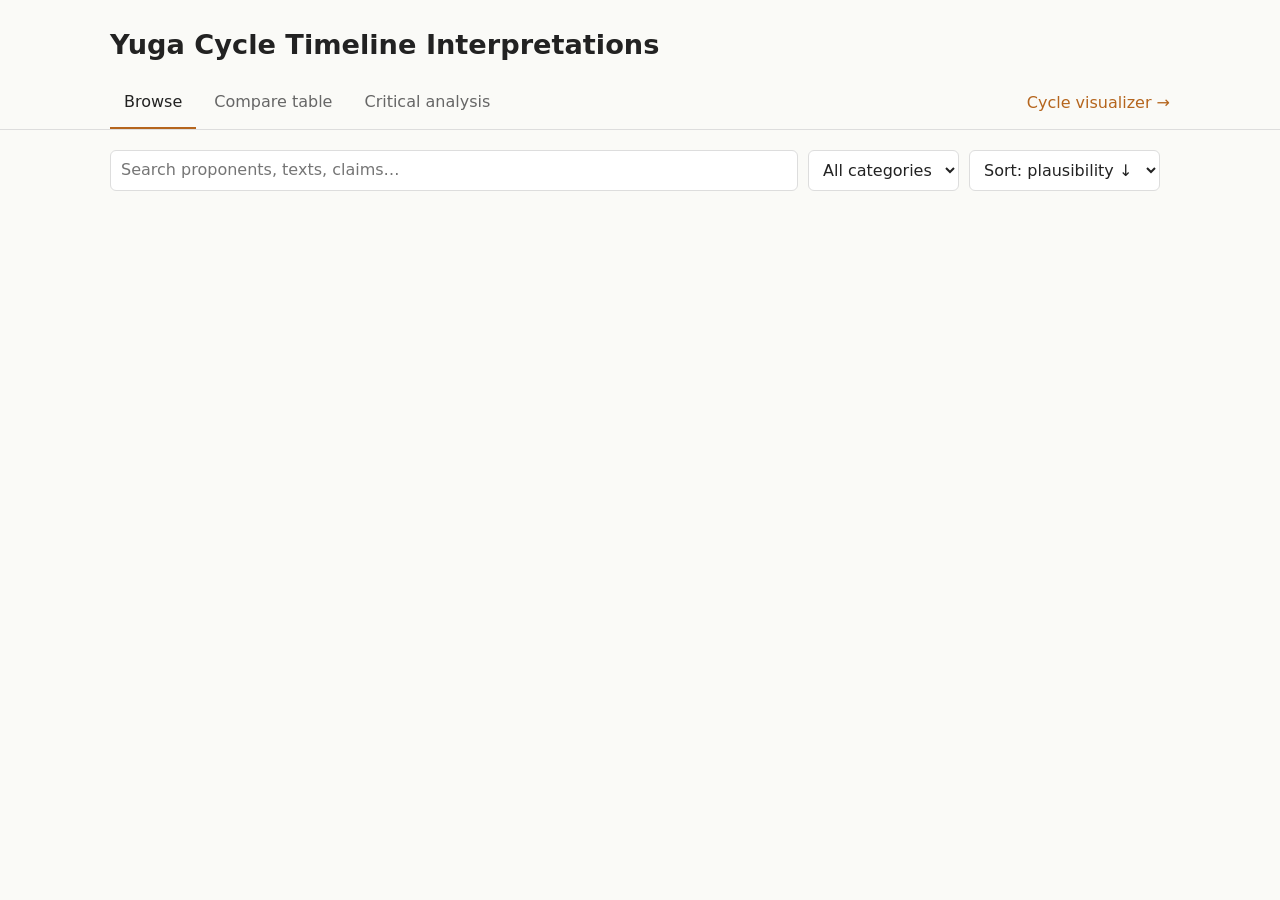
==== index.html @ 543e3381 "Add cycle visualizer visualizer.html shows the 15 distinct yuga cycle structures, each with a cycle " ====
<!doctype html>
<html lang="en">
<head>
<meta charset="utf-8">
<meta name="viewport" content="width=device-width, initial-scale=1">
<title>Yuga Cycle Interpretations</title>
<style>
  :root { --bg:#fafaf7; --fg:#222; --muted:#666; --line:#ddd; --accent:#b5651d; --card:#fff; }
  @media (prefers-color-scheme: dark) { :root { --bg:#16161a; --fg:#e8e8e8; --muted:#9a9a9a; --line:#333; --accent:#e0a060; --card:#1f1f24; } }
  * { box-sizing:border-box; }
  body { margin:0; font:16px/1.55 system-ui, -apple-system, Segoe UI, sans-serif; background:var(--bg); color:var(--fg); }
  header { padding:24px 20px 8px; max-width:1100px; margin:auto; }
  h1 { margin:0 0 4px; font-size:1.7rem; }
  .sub { color:var(--muted); margin:0; }
  nav { position:sticky; top:0; background:var(--bg); border-bottom:1px solid var(--line); z-index:5; }
  nav .in { max-width:1100px; margin:auto; display:flex; gap:4px; padding:0 20px; }
  nav button { background:none; border:0; padding:12px 14px; cursor:pointer; color:var(--muted); font:inherit; border-bottom:2px solid transparent; }
  nav button.on { color:var(--fg); border-color:var(--accent); }
  main { max-width:1100px; margin:auto; padding:20px; }
  section { display:none; } section.on { display:block; }
  .controls { display:flex; flex-wrap:wrap; gap:10px; margin-bottom:16px; }
  input, select { font:inherit; padding:7px 10px; border:1px solid var(--line); border-radius:6px; background:var(--card); color:var(--fg); }
  input { flex:1; min-width:200px; }
  .count { color:var(--muted); align-self:center; font-size:.9rem; }
  .card { background:var(--card); border:1px solid var(--line); border-radius:8px; margin-bottom:10px; }
  .card > summary { padding:12px 16px; cursor:pointer; display:flex; gap:10px; align-items:center; list-style:none; }
  .card > summary::-webkit-details-marker { display:none; }
  .card > summary .t { font-weight:600; flex:1; }
  .tag { font-size:.75rem; padding:2px 8px; border-radius:10px; border:1px solid var(--line); color:var(--muted); white-space:nowrap; }
  .score { font-weight:700; font-variant-numeric:tabular-nums; min-width:46px; text-align:right; }
  .body { padding:0 16px 16px; border-top:1px solid var(--line); }
  .grid { display:grid; grid-template-columns:repeat(auto-fit,minmax(180px,1fr)); gap:8px 16px; margin:12px 0; font-size:.92rem; }
  .grid b { display:block; color:var(--muted); font-weight:500; font-size:.78rem; text-transform:uppercase; letter-spacing:.03em; }
  .body h4 { margin:14px 0 4px; font-size:.85rem; text-transform:uppercase; color:var(--muted); letter-spacing:.03em; }
  .body ul { margin:0; padding-left:20px; }
  .bar { height:6px; background:var(--line); border-radius:3px; overflow:hidden; width:80px; }
  .bar i { display:block; height:100%; background:var(--accent); }
  table { border-collapse:collapse; width:100%; font-size:.9rem; }
  th, td { text-align:left; padding:7px 8px; border-bottom:1px solid var(--line); vertical-align:top; }
  th { cursor:pointer; user-select:none; position:sticky; top:45px; background:var(--bg); }
  .tablewrap { overflow-x:auto; }
  .md { max-width:820px; }
  .md table { margin:12px 0; }
  .md h1,.md h2,.md h3 { margin-top:1.4em; }
  details.crit { margin:10px 0; }
  details.crit > summary { cursor:pointer; font-weight:600; padding:8px 0; }
  .note { color:var(--muted); font-size:.9rem; }
  a { color:var(--accent); }
</style>
</head>
<body>
<header>
  <h1>Yuga Cycle Timeline Interpretations</h1>
  <p class="sub" id="meta"></p>
</header>
<nav><div class="in">
  <button data-tab="browse" class="on">Browse</button>
  <button data-tab="compare">Compare table</button>
  <button data-tab="analysis">Critical analysis</button>
  <a href="visualizer.html" style="margin-left:auto;align-self:center;text-decoration:none">Cycle visualizer →</a>
</div></nav>
<main>
  <section id="browse" class="on">
    <div class="controls">
      <input id="q" placeholder="Search proponents, texts, claims…">
      <select id="cat"><option value="">All categories</option></select>
      <select id="sort">
        <option value="plaus">Sort: plausibility ↓</option>
        <option value="title">Sort: title</option>
        <option value="cat">Sort: category</option>
      </select>
      <span class="count" id="count"></span>
    </div>
    <div id="list"></div>
  </section>
  <section id="compare">
    <p class="note">Click a column header to sort. Click a row to open it in Browse.</p>
    <div class="tablewrap"><table id="tbl"></table></div>
  </section>
  <section id="analysis">
    <div class="md" id="verdict"></div>
    <h2>Expert critiques by lens</h2>
    <div id="crits" class="md"></div>
  </section>
</main>
<script src="data.js"></script>
<script>
const D = window.YUGA, R = D.research;
const $ = s => document.querySelector(s);
const esc = s => String(s ?? '').replace(/[&<>"]/g, c => ({'&':'&amp;','<':'&lt;','>':'&gt;','"':'&quot;'}[c]));
const li = a => (a||[]).length ? '<ul>' + a.map(x => `<li>${linkify(esc(x))}</li>`).join('') + '</ul>' : '<p class="note">—</p>';
const linkify = s => s.replace(/(https?:\/\/[^\s)]+)/g, '<a href="$1" target="_blank" rel="noopener">$1</a>');

$('#meta').textContent = `${R.length} interpretations researched by parallel AI agents · compiled ${D.generated}. AI-generated research — verify important claims against the cited sources.`;

// tabs
document.querySelectorAll('nav button').forEach(b => b.onclick = () => show(b.dataset.tab));
function show(t) {
  document.querySelectorAll('nav button').forEach(x => x.classList.toggle('on', x.dataset.tab === t));
  document.querySelectorAll('section').forEach(x => x.classList.toggle('on', x.id === t));
}

// browse
[...new Set(R.map(r => r.category))].sort().forEach(c => $('#cat').insertAdjacentHTML('beforeend', `<option>${esc(c)}</option>`));
function card(r) {
  const d = r.durations || {};
  return `<details class="card" id="c-${esc(r.id)}">
    <summary><span class="t">${esc(r.title)}</span>${r.verification && r.verification !== 'Verified from sources' ? `<span class="tag" title="verification level">⚠ ${esc(r.verification)}</span>` : ''}<span class="tag">${esc(r.category)}</span>
      <span class="bar" title="plausibility"><i style="width:${r.plausibility*10}%"></i></span><span class="score">${r.plausibility}/10</span></summary>
    <div class="body">
      <p>${esc(r.summary)}</p>
      <div class="grid">
        <div><b>Full cycle</b>${esc(r.totalCycleYears)}</div>
        <div><b>Satya</b>${esc(d.satya)}</div><div><b>Treta</b>${esc(d.treta)}</div>
        <div><b>Dvapara</b>${esc(d.dvapara)}</div><div><b>Kali</b>${esc(d.kali)}</div>
        <div><b>Kali start</b>${esc(r.kaliStart)}</div><div><b>Kali end</b>${esc(r.kaliEnd)}</div>
        <div><b>Where we are now</b>${esc(r.currentPosition)}</div>
        <div><b>Originated</b>${esc(r.period)}</div>
        <div><b>Proponents</b>${esc((r.proponents||[]).join(', '))}</div>
      </div>
      <h4>Primary sources</h4>${li(r.primarySources)}
      <h4>Key claims</h4>${li(r.keyClaims)}
      <h4>Evidence offered</h4>${li(r.evidence)}
      <h4>Criticisms</h4>${li(r.criticisms)}
      <h4>Plausibility rationale</h4><p>${esc(r.plausibilityReason)}</p>
      <h4>References</h4>${li(r.references)}
    </div></details>`;
}
function renderList() {
  const q = $('#q').value.toLowerCase(), c = $('#cat').value, s = $('#sort').value;
  let rows = R.filter(r => (!c || r.category === c) && (!q || JSON.stringify(r).toLowerCase().includes(q)));
  rows.sort(s === 'title' ? (a,b) => a.title.localeCompare(b.title)
          : s === 'cat' ? (a,b) => a.category.localeCompare(b.category) || b.plausibility - a.plausibility
          : (a,b) => b.plausibility - a.plausibility);
  $('#list').innerHTML = rows.map(card).join('');
  $('#count').textContent = `${rows.length} shown`;
}
['q','cat','sort'].forEach(id => $('#'+id).addEventListener('input', renderList));
renderList();

// compare table
const COLS = [['title','Interpretation'],['category','Category'],['totalCycleYears','Full cycle'],['kali','Kali length'],
              ['kaliStart','Kali start'],['kaliEnd','Kali end'],['currentPosition','Now (2026)'],['plausibility','Plaus.']];
let sortKey = 'plausibility', asc = false;
const val = (r,k) => k === 'kali' ? (r.durations||{}).kali : r[k];
function renderTable() {
  const rows = [...R].sort((a,b) => { const x = val(a,sortKey), y = val(b,sortKey);
    const c = typeof x === 'number' ? x - y : String(x).localeCompare(String(y)); return asc ? c : -c; });
  $('#tbl').innerHTML = '<thead><tr>' + COLS.map(([k,l]) => `<th data-k="${k}">${l}${k===sortKey?(asc?' ▲':' ▼'):''}</th>`).join('') + '</tr></thead><tbody>' +
    rows.map(r => `<tr data-id="${esc(r.id)}" style="cursor:pointer">` + COLS.map(([k]) => `<td>${esc(val(r,k))}</td>`).join('') + '</tr>').join('') + '</tbody>';
  $('#tbl').querySelectorAll('th').forEach(th => th.onclick = () => { asc = sortKey === th.dataset.k ? !asc : false; sortKey = th.dataset.k; renderTable(); });
  $('#tbl').querySelectorAll('tbody tr').forEach(tr => tr.onclick = () => {
    show('browse'); $('#q').value = ''; $('#cat').value = ''; renderList();
    const el = document.getElementById('c-' + tr.dataset.id); el.open = true; el.scrollIntoView({behavior:'smooth'});
  });
}
renderTable();

// deep link: index.html#<id> opens that entry
function openHash() { const id = decodeURIComponent(location.hash.slice(1)); const el = id && document.getElementById('c-' + id);
  if (el) { show('browse'); el.open = true; el.scrollIntoView(); } }
window.addEventListener('hashchange', openHash); openHash();

// tiny markdown renderer (headings, bold/italic, lists, tables, paragraphs)
function md(src) {
  const inl = s => esc(s).replace(/\*\*(.+?)\*\*/g,'<strong>$1</strong>').replace(/(^|[^*])\*([^*]+)\*/g,'$1<em>$2</em>').replace(/`([^`]+)`/g,'<code>$1</code>');
  const L = src.split('\n'); let out = '', i = 0;
  while (i < L.length) {
    let l = L[i];
    if (/^#{1,6}\s/.test(l)) { const n = l.match(/^#+/)[0].length; out += `<h${n+1}>${inl(l.replace(/^#+\s*/,''))}</h${n+1}>`; i++; }
    else if (/^\s*\|/.test(l)) { const rows = []; while (i < L.length && /^\s*\|/.test(L[i])) rows.push(L[i++]);
      const cells = r => r.trim().replace(/^\||\|$/g,'').split('|').map(c => c.trim());
      out += '<table><thead><tr>' + cells(rows[0]).map(c => `<th>${inl(c)}</th>`).join('') + '</tr></thead><tbody>' +
        rows.slice(2).map(r => '<tr>' + cells(r).map(c => `<td>${inl(c)}</td>`).join('') + '</tr>').join('') + '</tbody></table>'; }
    else if (/^\s*([-*]|\d+\.)\s/.test(l)) { const ord = /^\s*\d+\./.test(l); const items = [];
      while (i < L.length && /^\s*([-*]|\d+\.)\s/.test(L[i])) items.push(L[i++].replace(/^\s*([-*]|\d+\.)\s/,''));
      out += (ord?'<ol>':'<ul>') + items.map(x => `<li>${inl(x)}</li>`).join('') + (ord?'</ol>':'</ul>'); }
    else if (/^---+\s*$/.test(l)) { out += '<hr>'; i++; }
    else if (!l.trim()) i++;
    else { const p = []; while (i < L.length && L[i].trim() && !/^(#|\s*\||\s*[-*]\s|\s*\d+\.\s|---)/.test(L[i])) p.push(L[i++]); out += `<p>${inl(p.join(' '))}</p>`; }
  }
  return out;
}
$('#verdict').innerHTML = md(D.verdict || '_No verdict._') + (D.addendum ? '<hr>' + md(D.addendum) : '');
const LENS = ['Textual & historical lens','Astronomical lens','Empirical / scientific lens'];
$('#crits').innerHTML = (D.critiques||[]).map((c,i) => `<details class="crit"><summary>${LENS[i] || 'Critique '+(i+1)}</summary>${md(c)}</details>`).join('');
</script>
</body>
</html>
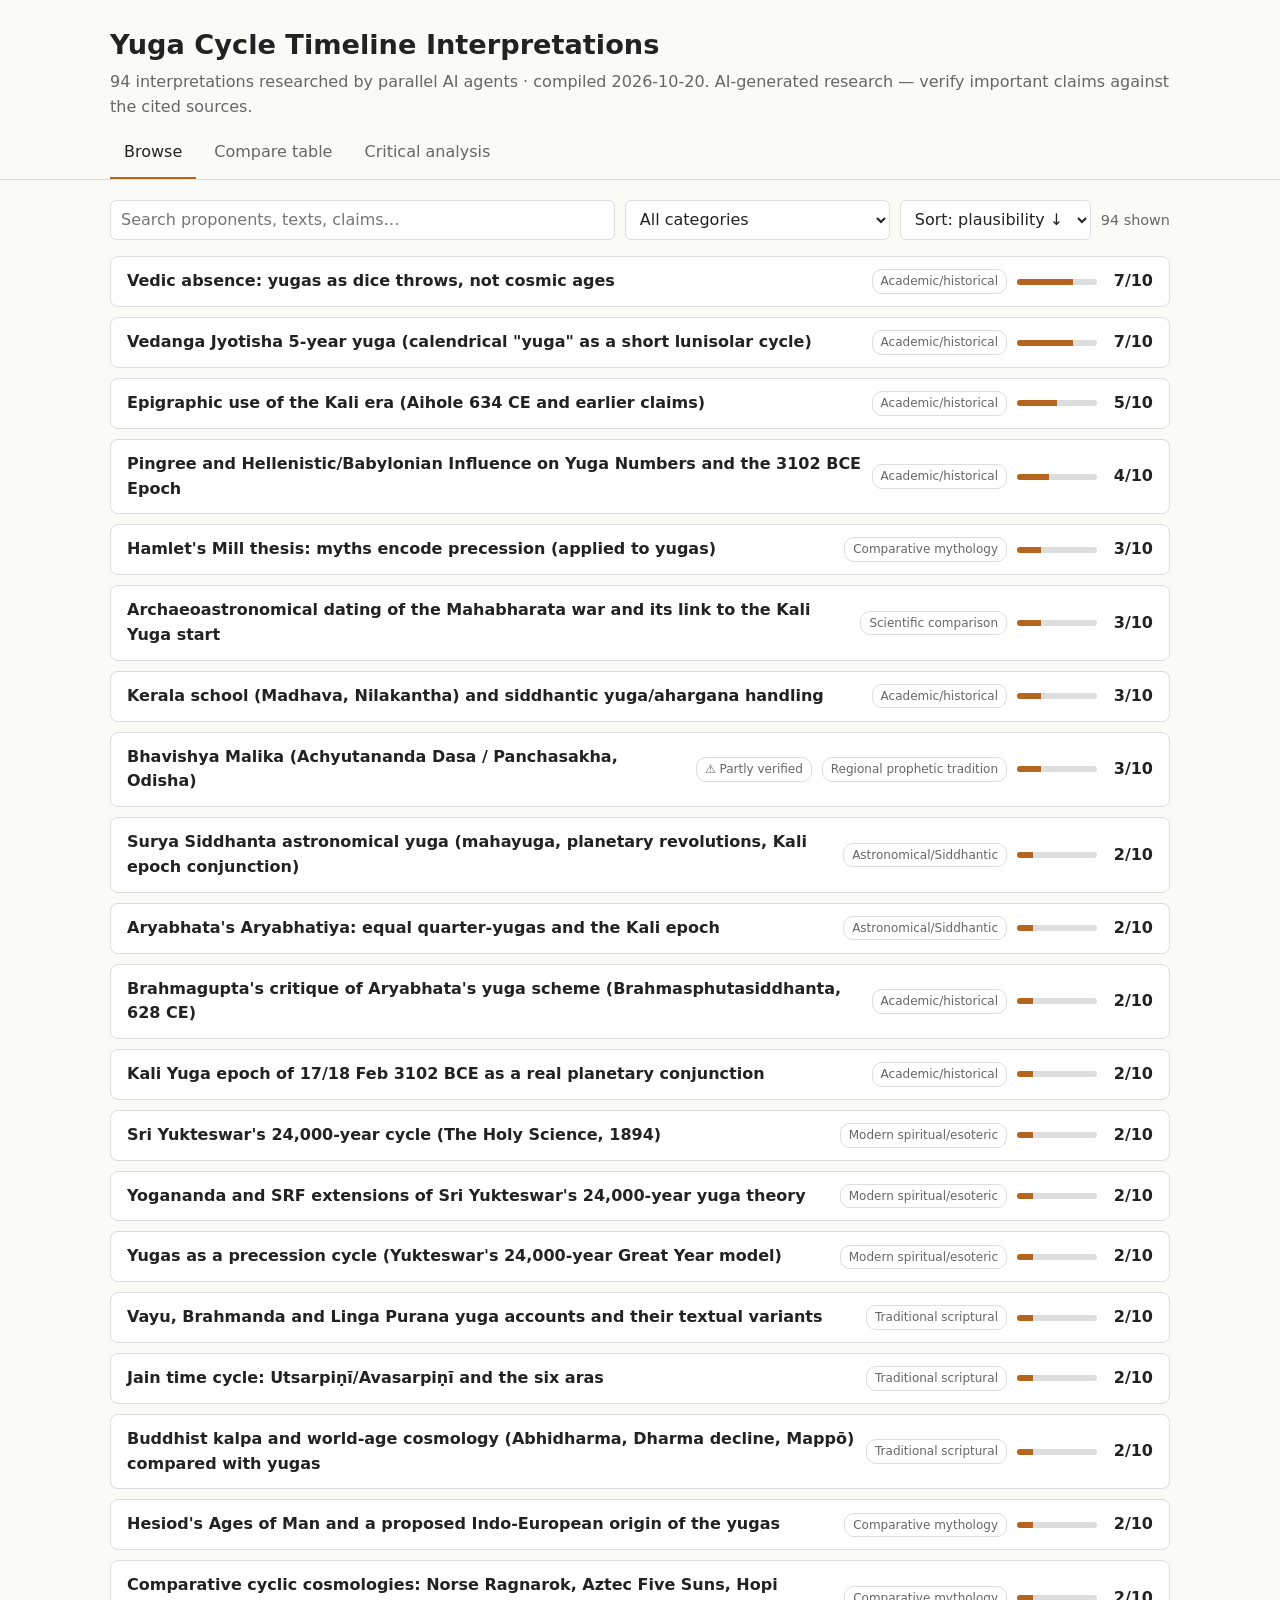
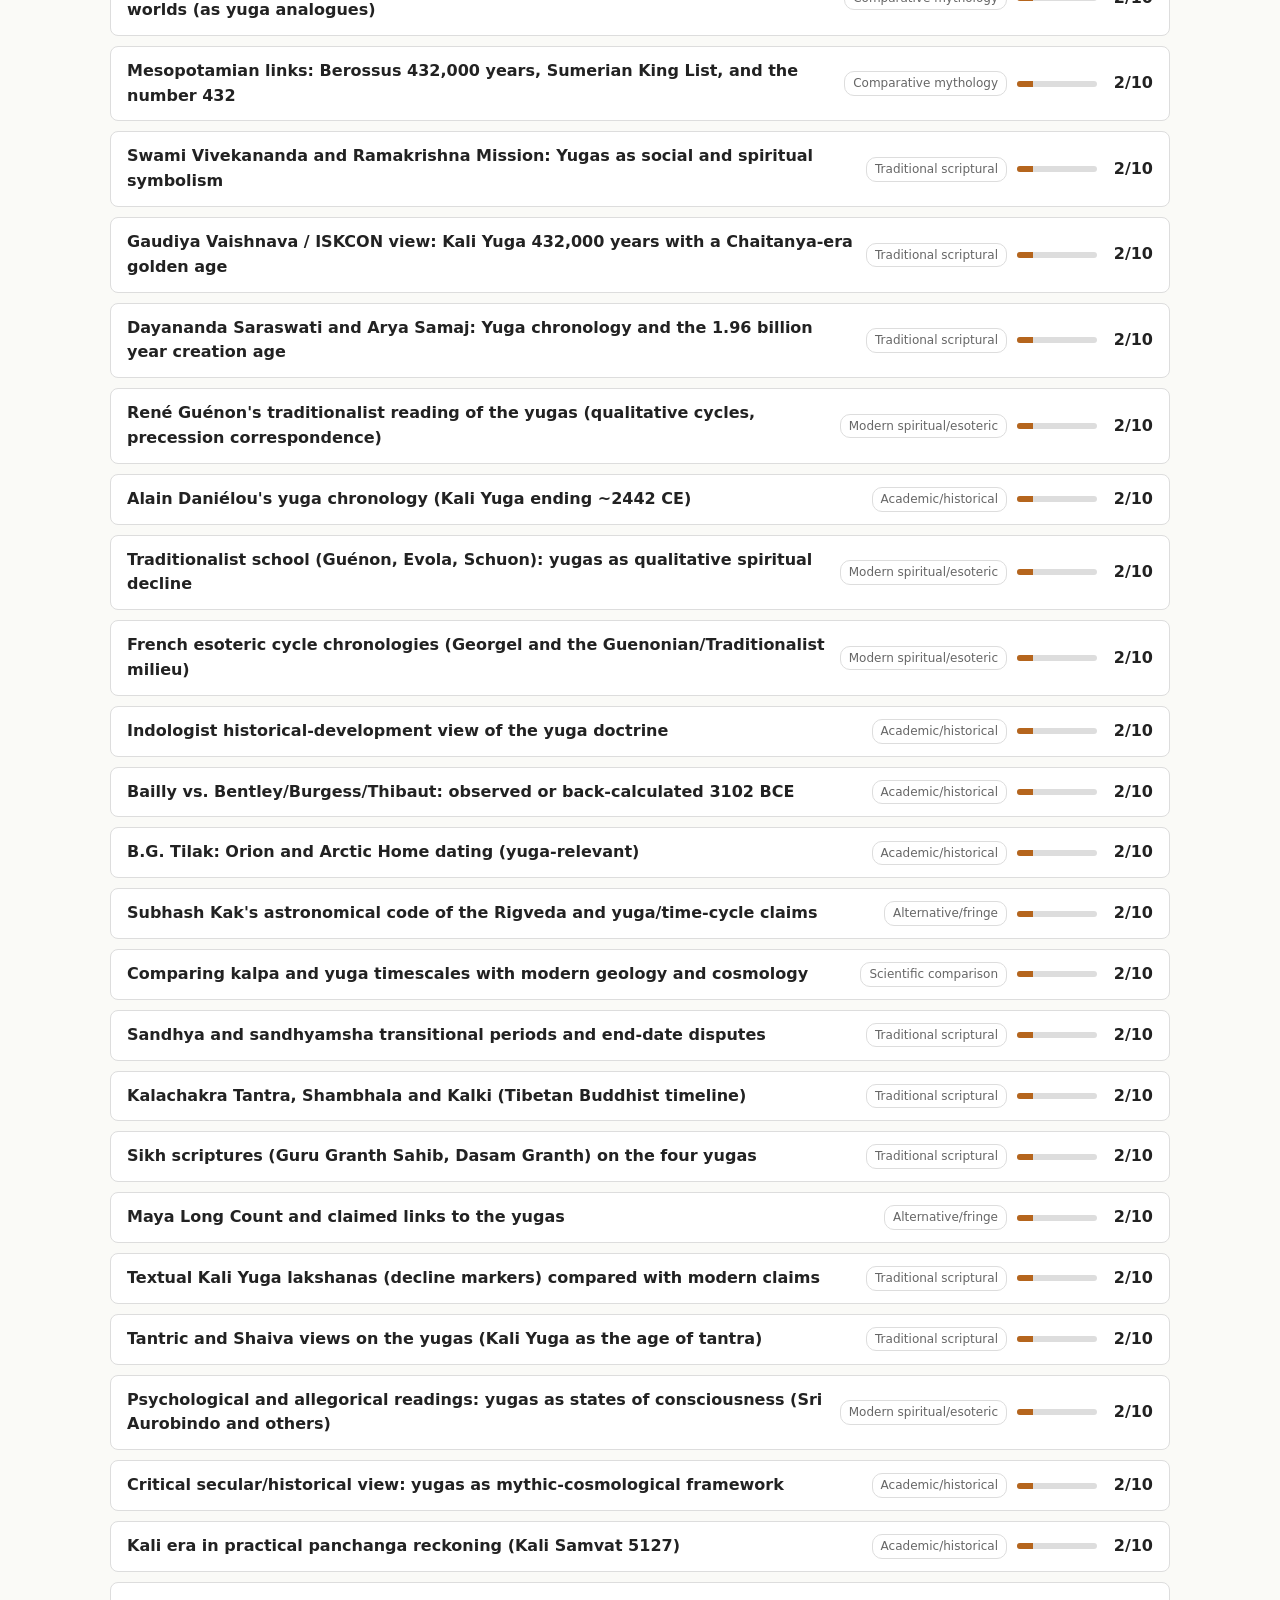
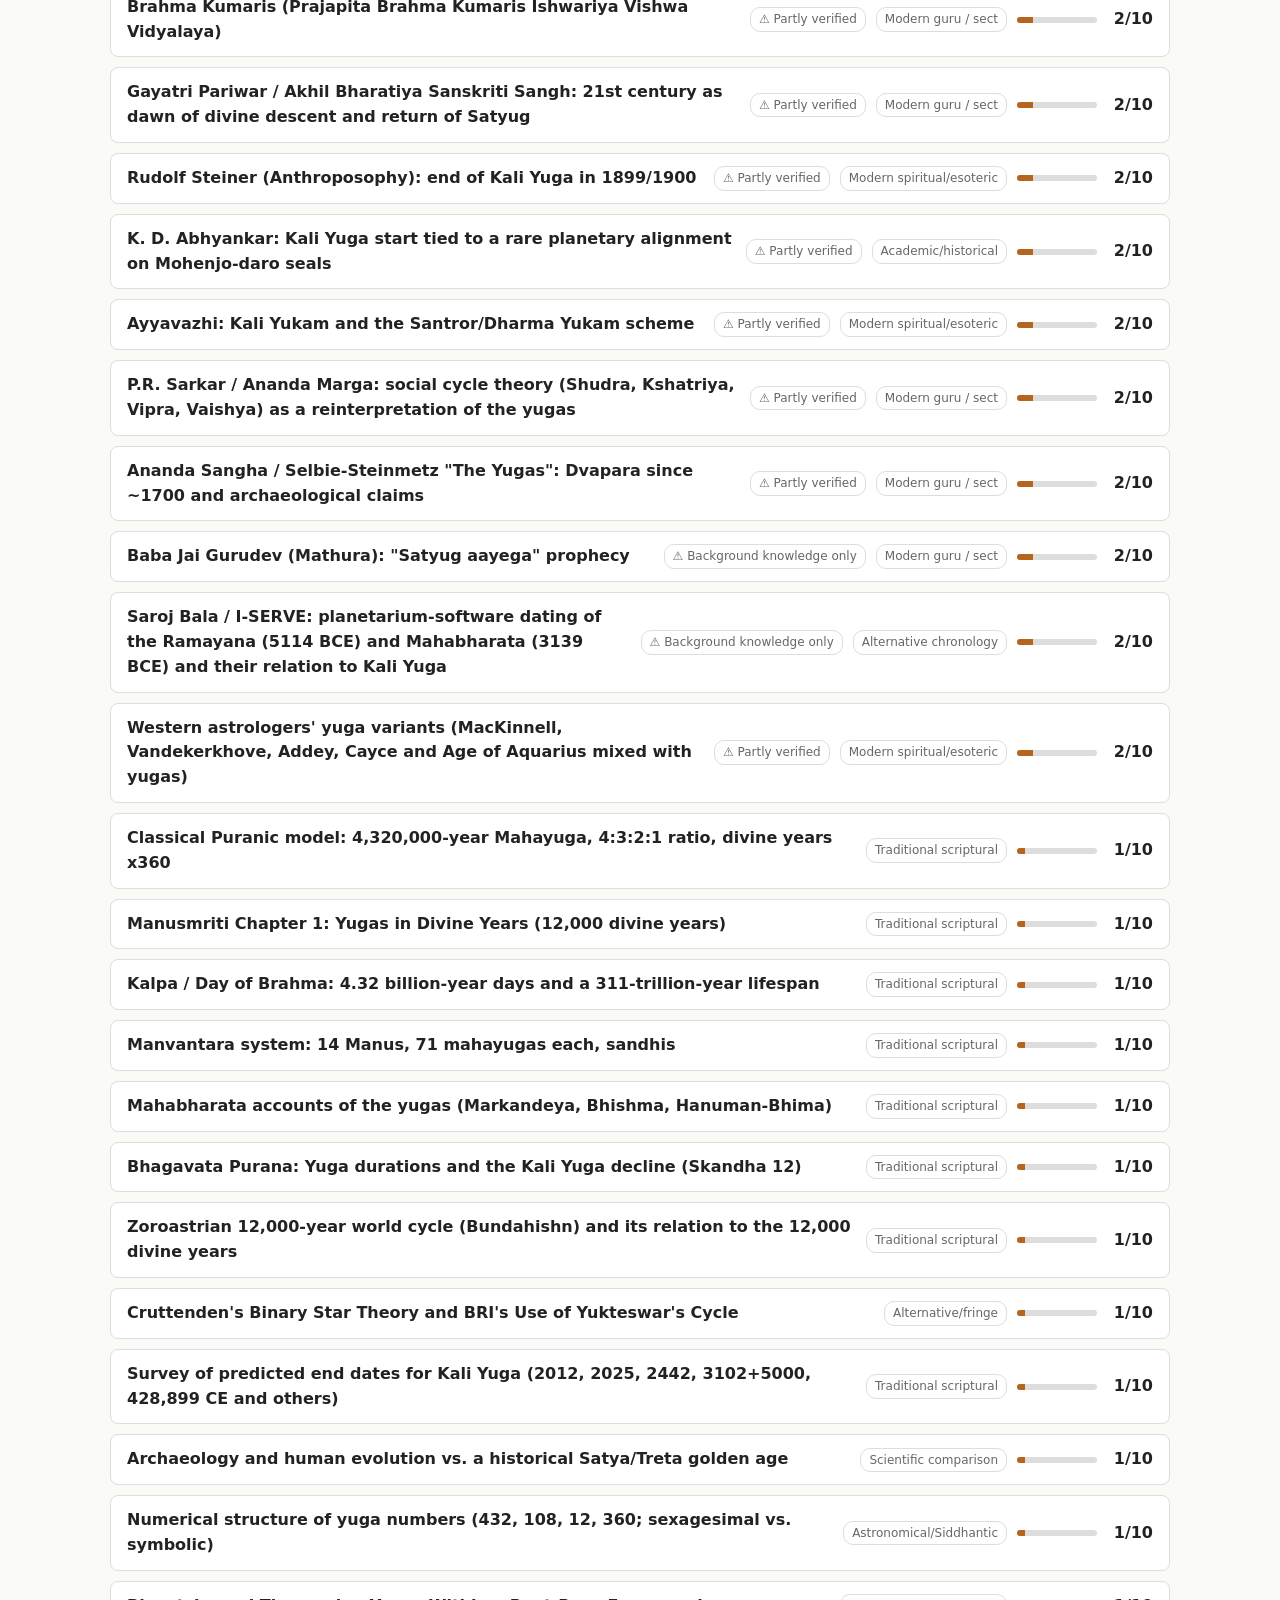
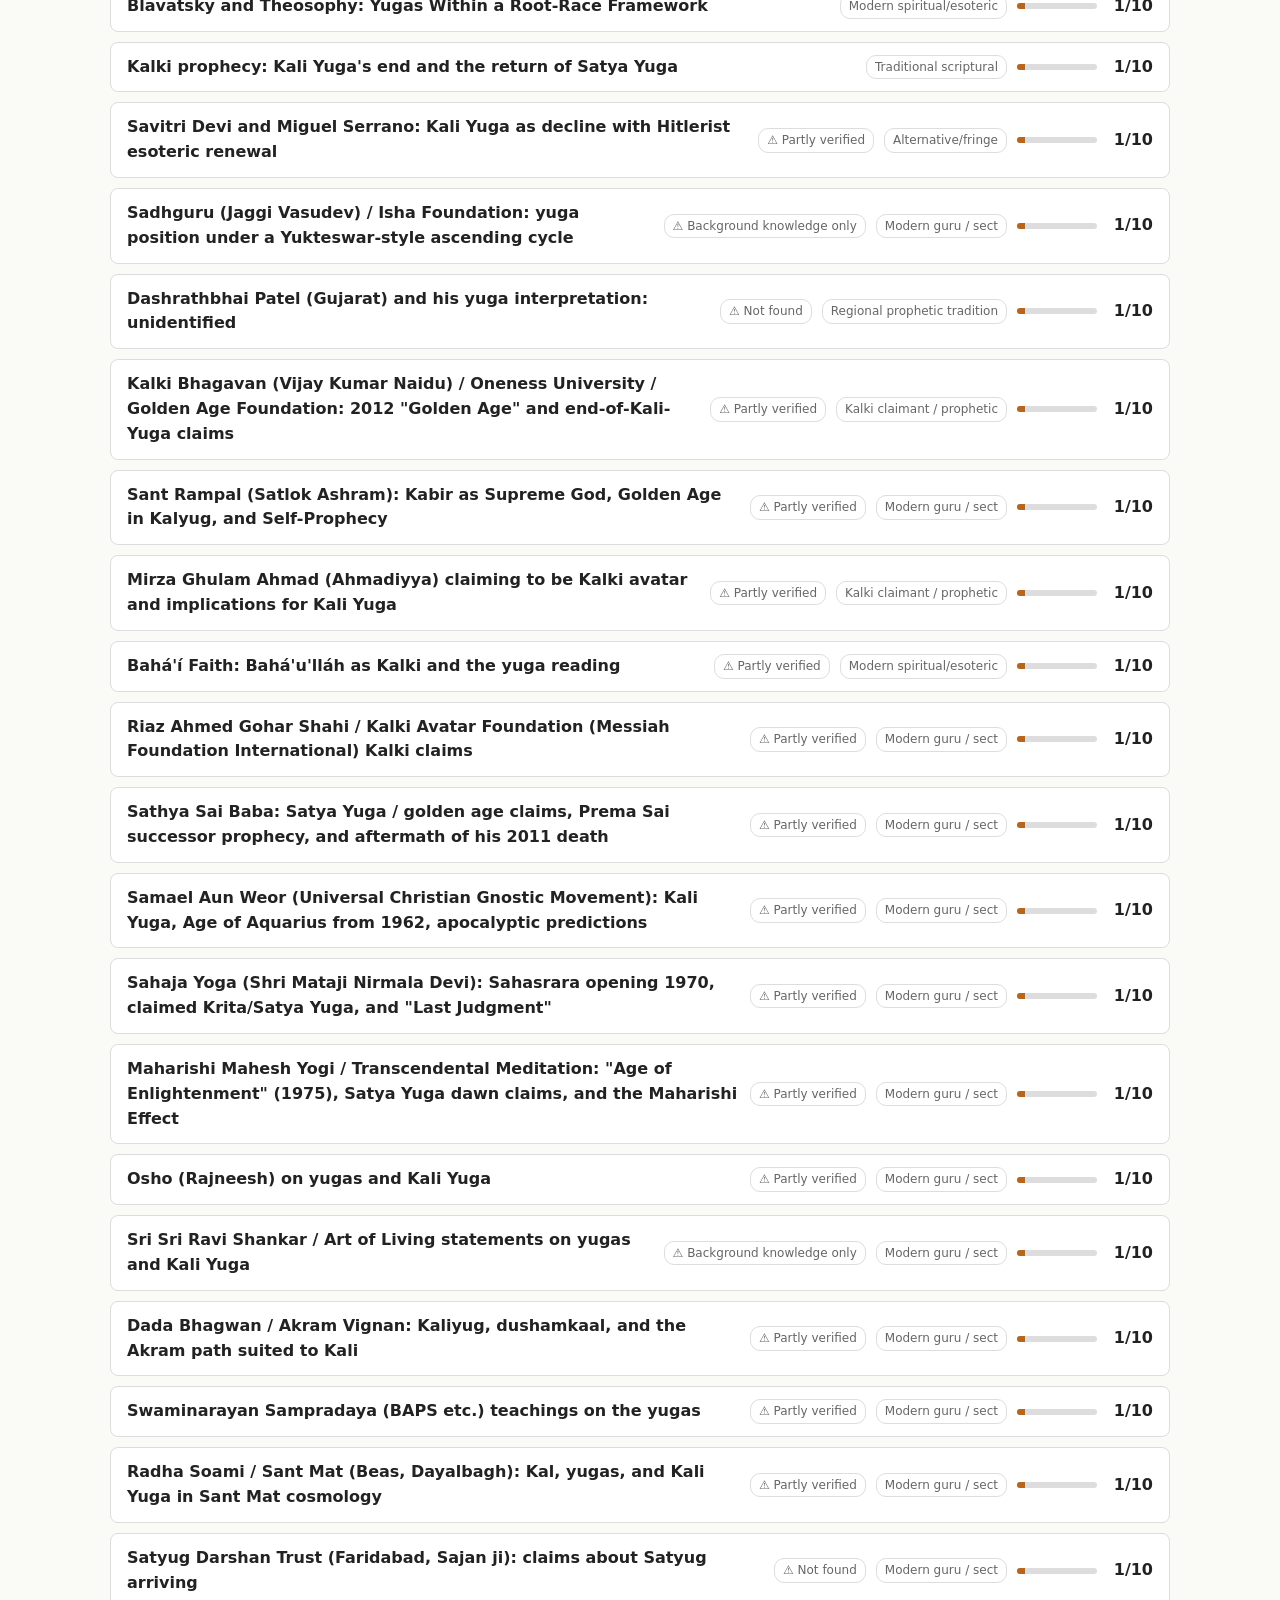
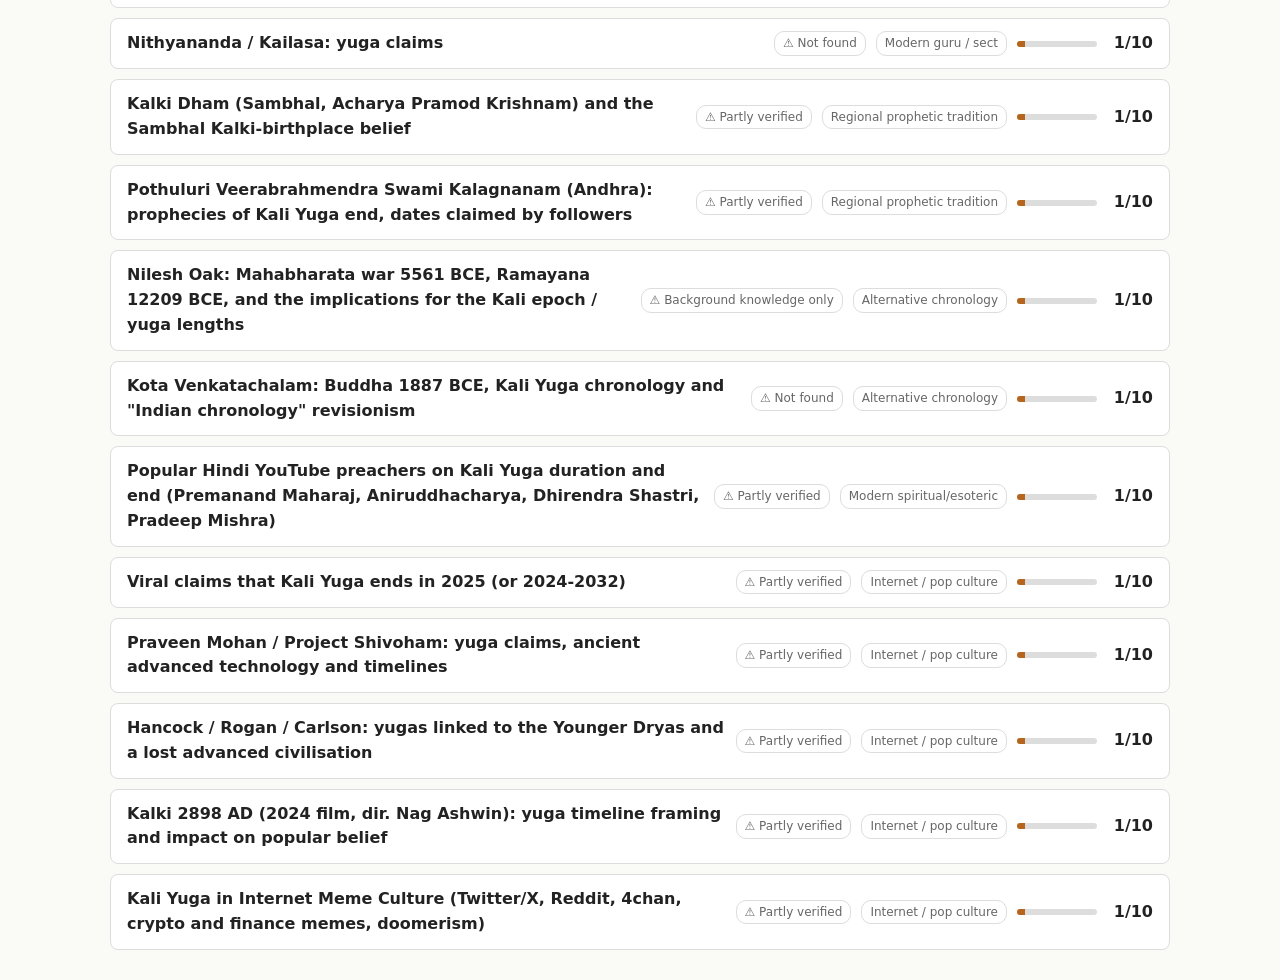
==== commit b6c2efa9: "Add Yuga interpretations research site 94 interpretations researched by parallel agents (data.js), w" ====
--- a/index.html
+++ b/index.html
@@ -57,7 +57,6 @@
   <button data-tab="browse" class="on">Browse</button>
   <button data-tab="compare">Compare table</button>
   <button data-tab="analysis">Critical analysis</button>
-  <a href="visualizer.html" style="margin-left:auto;align-self:center;text-decoration:none">Cycle visualizer →</a>
 </div></nav>
 <main>
   <section id="browse" class="on">
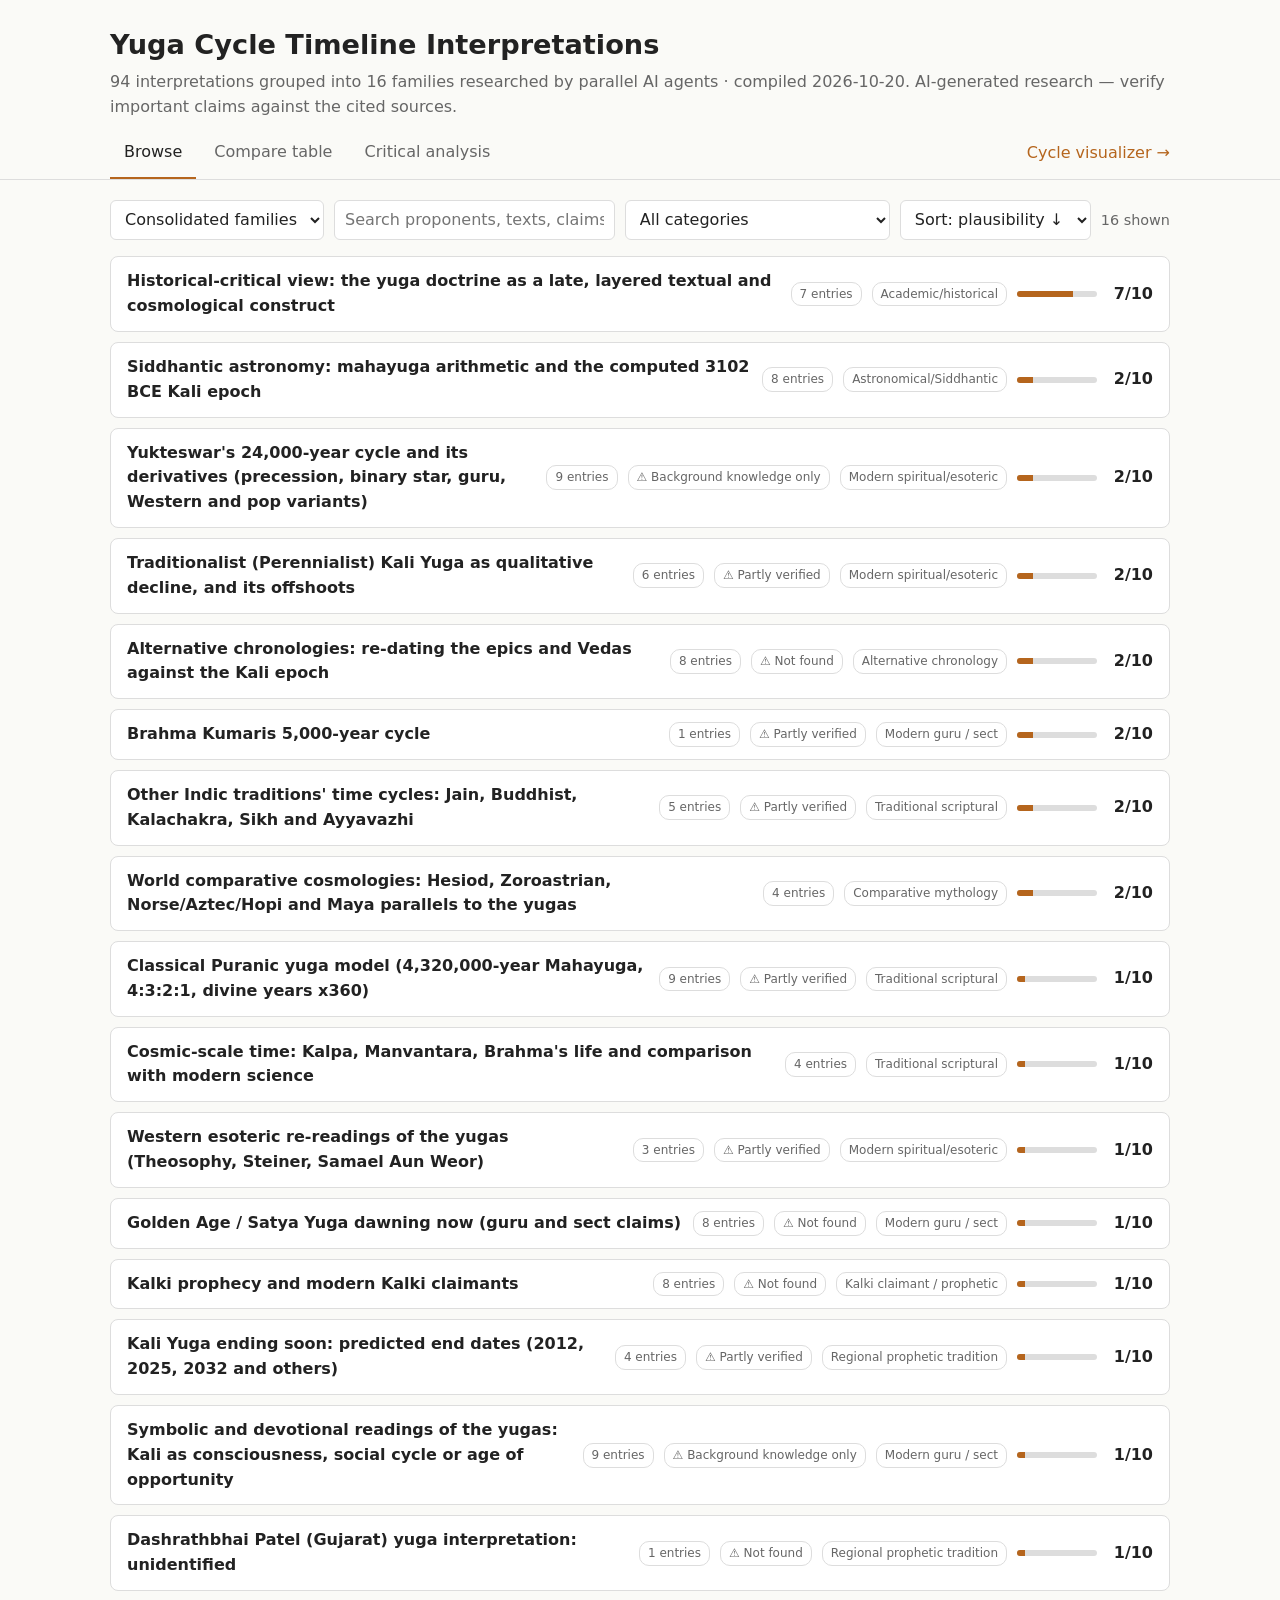
==== commit cf98dcda: "Consolidate interpretations into 16 families Group the 94 raw entries into 16 interpretation familie" ====
--- a/index.html
+++ b/index.html
@@ -57,10 +57,15 @@
   <button data-tab="browse" class="on">Browse</button>
   <button data-tab="compare">Compare table</button>
   <button data-tab="analysis">Critical analysis</button>
+  <a href="visualizer.html" style="margin-left:auto;align-self:center;text-decoration:none">Cycle visualizer →</a>
 </div></nav>
 <main>
   <section id="browse" class="on">
     <div class="controls">
+      <select id="view">
+        <option value="fam">Consolidated families</option>
+        <option value="raw">All raw entries</option>
+      </select>
       <input id="q" placeholder="Search proponents, texts, claims…">
       <select id="cat"><option value="">All categories</option></select>
       <select id="sort">
@@ -84,13 +89,14 @@
 </main>
 <script src="data.js"></script>
 <script>
-const D = window.YUGA, R = D.research;
+const D = window.YUGA, R = D.research, F = D.families || [], TAGS = D.criticismTags || {};
+const src = () => (F.length && $('#view').value === 'fam') ? F : R;
 const $ = s => document.querySelector(s);
 const esc = s => String(s ?? '').replace(/[&<>"]/g, c => ({'&':'&amp;','<':'&lt;','>':'&gt;','"':'&quot;'}[c]));
 const li = a => (a||[]).length ? '<ul>' + a.map(x => `<li>${linkify(esc(x))}</li>`).join('') + '</ul>' : '<p class="note">—</p>';
 const linkify = s => s.replace(/(https?:\/\/[^\s)]+)/g, '<a href="$1" target="_blank" rel="noopener">$1</a>');
 
-$('#meta').textContent = `${R.length} interpretations researched by parallel AI agents · compiled ${D.generated}. AI-generated research — verify important claims against the cited sources.`;
+$('#meta').textContent = `${R.length} interpretations${F.length ? ` grouped into ${F.length} families` : ''} researched by parallel AI agents · compiled ${D.generated}. AI-generated research — verify important claims against the cited sources.`;
 
 // tabs
 document.querySelectorAll('nav button').forEach(b => b.onclick = () => show(b.dataset.tab));
@@ -125,16 +131,43 @@
       <h4>References</h4>${li(r.references)}
     </div></details>`;
 }
+if (!F.length) $('#view').style.display = 'none';
+function familyCard(f) {
+  const d = f.durations || {};
+  return `<details class="card" id="c-${esc(f.id)}">
+    <summary><span class="t">${esc(f.title)}</span><span class="tag">${f.members.length} entries</span>${f.verification && !/Verified|Web-checked/.test(f.verification) ? `<span class="tag">⚠ ${esc(f.verification)}</span>` : ''}<span class="tag">${esc(f.category)}</span>
+      <span class="bar" title="plausibility"><i style="width:${f.plausibility*10}%"></i></span><span class="score" title="member range ${esc(f.plausibilityRange)}">${f.plausibility}/10</span></summary>
+    <div class="body">
+      <p>${esc(f.summary)}</p>
+      <div class="grid">
+        <div><b>Full cycle</b>${esc(f.totalCycleYears)}</div>
+        <div><b>Satya</b>${esc(d.satya)}</div><div><b>Treta</b>${esc(d.treta)}</div>
+        <div><b>Dvapara</b>${esc(d.dvapara)}</div><div><b>Kali</b>${esc(d.kali)}</div>
+        <div><b>Kali start</b>${esc(f.kaliStart)}</div><div><b>Kali end</b>${esc(f.kaliEnd)}</div>
+        <div><b>Where we are now</b>${esc(f.currentPosition)}</div>
+        <div><b>Plausibility range</b>${esc(f.plausibilityRange)}</div>
+      </div>
+      <h4>Variants within this family</h4><ul>${(f.variants||[]).map(v => `<li><a href="#${esc(v.memberId)}">${esc(v.title)}</a>: ${esc(v.distinctive)}</li>`).join('')}</ul>
+      <h4>Key claims</h4>${li(f.keyClaims)}
+      <h4>Evidence offered</h4>${li(f.evidence)}
+      <h4>Criticisms</h4>
+      <div>${(f.commonCriticisms||[]).map(t => `<span class="tag" title="${esc(TAGS[t])}" style="margin:0 4px 4px 0;display:inline-block">${esc(t)}</span>`).join('')}</div>
+      ${li(f.specificCriticisms)}
+      <h4>Plausibility rationale</h4><p>${esc(f.plausibilityReason)}</p>
+      <h4>References</h4>${li(f.references)}
+    </div></details>`;
+}
 function renderList() {
-  const q = $('#q').value.toLowerCase(), c = $('#cat').value, s = $('#sort').value;
-  let rows = R.filter(r => (!c || r.category === c) && (!q || JSON.stringify(r).toLowerCase().includes(q)));
+  const q = $('#q').value.toLowerCase(), c = $('#cat').value, s = $('#sort').value, fam = src() === F;
+  let rows = src().filter(r => (!c || r.category === c) && (!q || JSON.stringify(r).toLowerCase().includes(q)));
   rows.sort(s === 'title' ? (a,b) => a.title.localeCompare(b.title)
           : s === 'cat' ? (a,b) => a.category.localeCompare(b.category) || b.plausibility - a.plausibility
           : (a,b) => b.plausibility - a.plausibility);
-  $('#list').innerHTML = rows.map(card).join('');
+  $('#list').innerHTML = rows.map(fam ? familyCard : card).join('');
   $('#count').textContent = `${rows.length} shown`;
 }
 ['q','cat','sort'].forEach(id => $('#'+id).addEventListener('input', renderList));
+$('#view').addEventListener('input', () => { renderList(); renderTable(); });
 renderList();
 
 // compare table
@@ -143,7 +176,7 @@
 let sortKey = 'plausibility', asc = false;
 const val = (r,k) => k === 'kali' ? (r.durations||{}).kali : r[k];
 function renderTable() {
-  const rows = [...R].sort((a,b) => { const x = val(a,sortKey), y = val(b,sortKey);
+  const rows = [...src()].sort((a,b) => { const x = val(a,sortKey), y = val(b,sortKey);
     const c = typeof x === 'number' ? x - y : String(x).localeCompare(String(y)); return asc ? c : -c; });
   $('#tbl').innerHTML = '<thead><tr>' + COLS.map(([k,l]) => `<th data-k="${k}">${l}${k===sortKey?(asc?' ▲':' ▼'):''}</th>`).join('') + '</tr></thead><tbody>' +
     rows.map(r => `<tr data-id="${esc(r.id)}" style="cursor:pointer">` + COLS.map(([k]) => `<td>${esc(val(r,k))}</td>`).join('') + '</tr>').join('') + '</tbody>';
@@ -156,7 +189,9 @@
 renderTable();
 
 // deep link: index.html#<id> opens that entry
-function openHash() { const id = decodeURIComponent(location.hash.slice(1)); const el = id && document.getElementById('c-' + id);
+function openHash() { const id = decodeURIComponent(location.hash.slice(1));
+  if (id && F.length && !F.some(f => f.id === id) && R.some(r => r.id === id) && $('#view').value !== 'raw') { $('#view').value = 'raw'; $('#q').value = ''; $('#cat').value = ''; renderList(); renderTable(); }
+  const el = id && document.getElementById('c-' + id);
   if (el) { show('browse'); el.open = true; el.scrollIntoView(); } }
 window.addEventListener('hashchange', openHash); openHash();
 
@@ -180,6 +215,8 @@
   }
   return out;
 }
+if (Object.keys(TAGS).length) $('#crits').insertAdjacentHTML('afterend', '<h2>Shared criticisms</h2><p class="note">Criticisms that recur across many interpretations, listed once each.</p><table><thead><tr><th>Tag</th><th>Criticism</th><th>Applies to</th></tr></thead><tbody>' +
+  Object.entries(TAGS).map(([t, txt]) => `<tr><td><code>${esc(t)}</code></td><td>${esc(txt)}</td><td>${F.filter(f => (f.commonCriticisms||[]).includes(t)).map(f => esc(f.title)).join(', ')}</td></tr>`).join('') + '</tbody></table>');
 $('#verdict').innerHTML = md(D.verdict || '_No verdict._') + (D.addendum ? '<hr>' + md(D.addendum) : '');
 const LENS = ['Textual & historical lens','Astronomical lens','Empirical / scientific lens'];
 $('#crits').innerHTML = (D.critiques||[]).map((c,i) => `<details class="crit"><summary>${LENS[i] || 'Critique '+(i+1)}</summary>${md(c)}</details>`).join('');
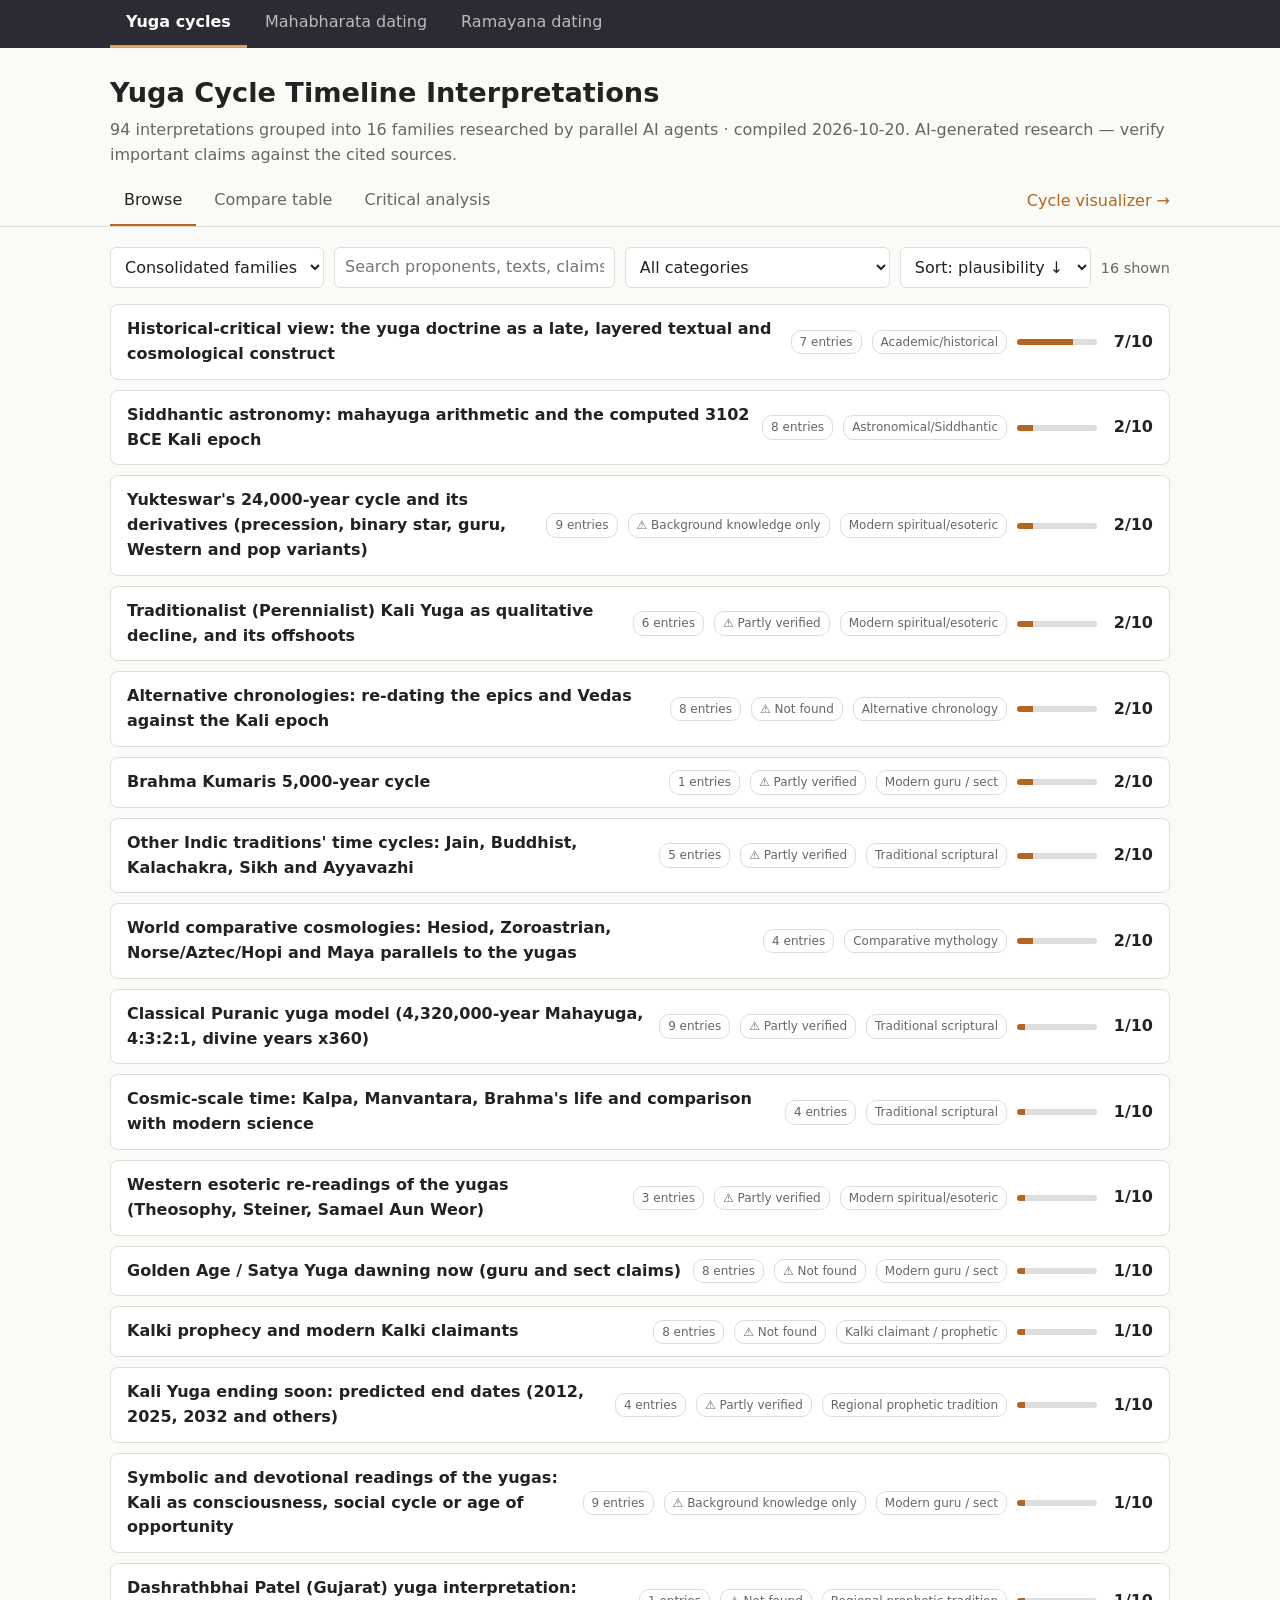
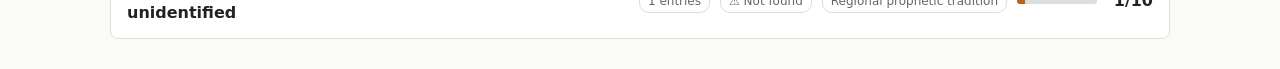
==== commit f3d0f2de: "Add Mahabharata and Ramayana dating tabs 109 proposed datings (44 Mahabharata, 65 Ramayana) found by" ====
--- a/index.html
+++ b/index.html
@@ -49,6 +49,8 @@
 </style>
 </head>
 <body>
+<div id="topnav"></div>
+<script src="nav.js"></script>
 <header>
   <h1>Yuga Cycle Timeline Interpretations</h1>
   <p class="sub" id="meta"></p>
